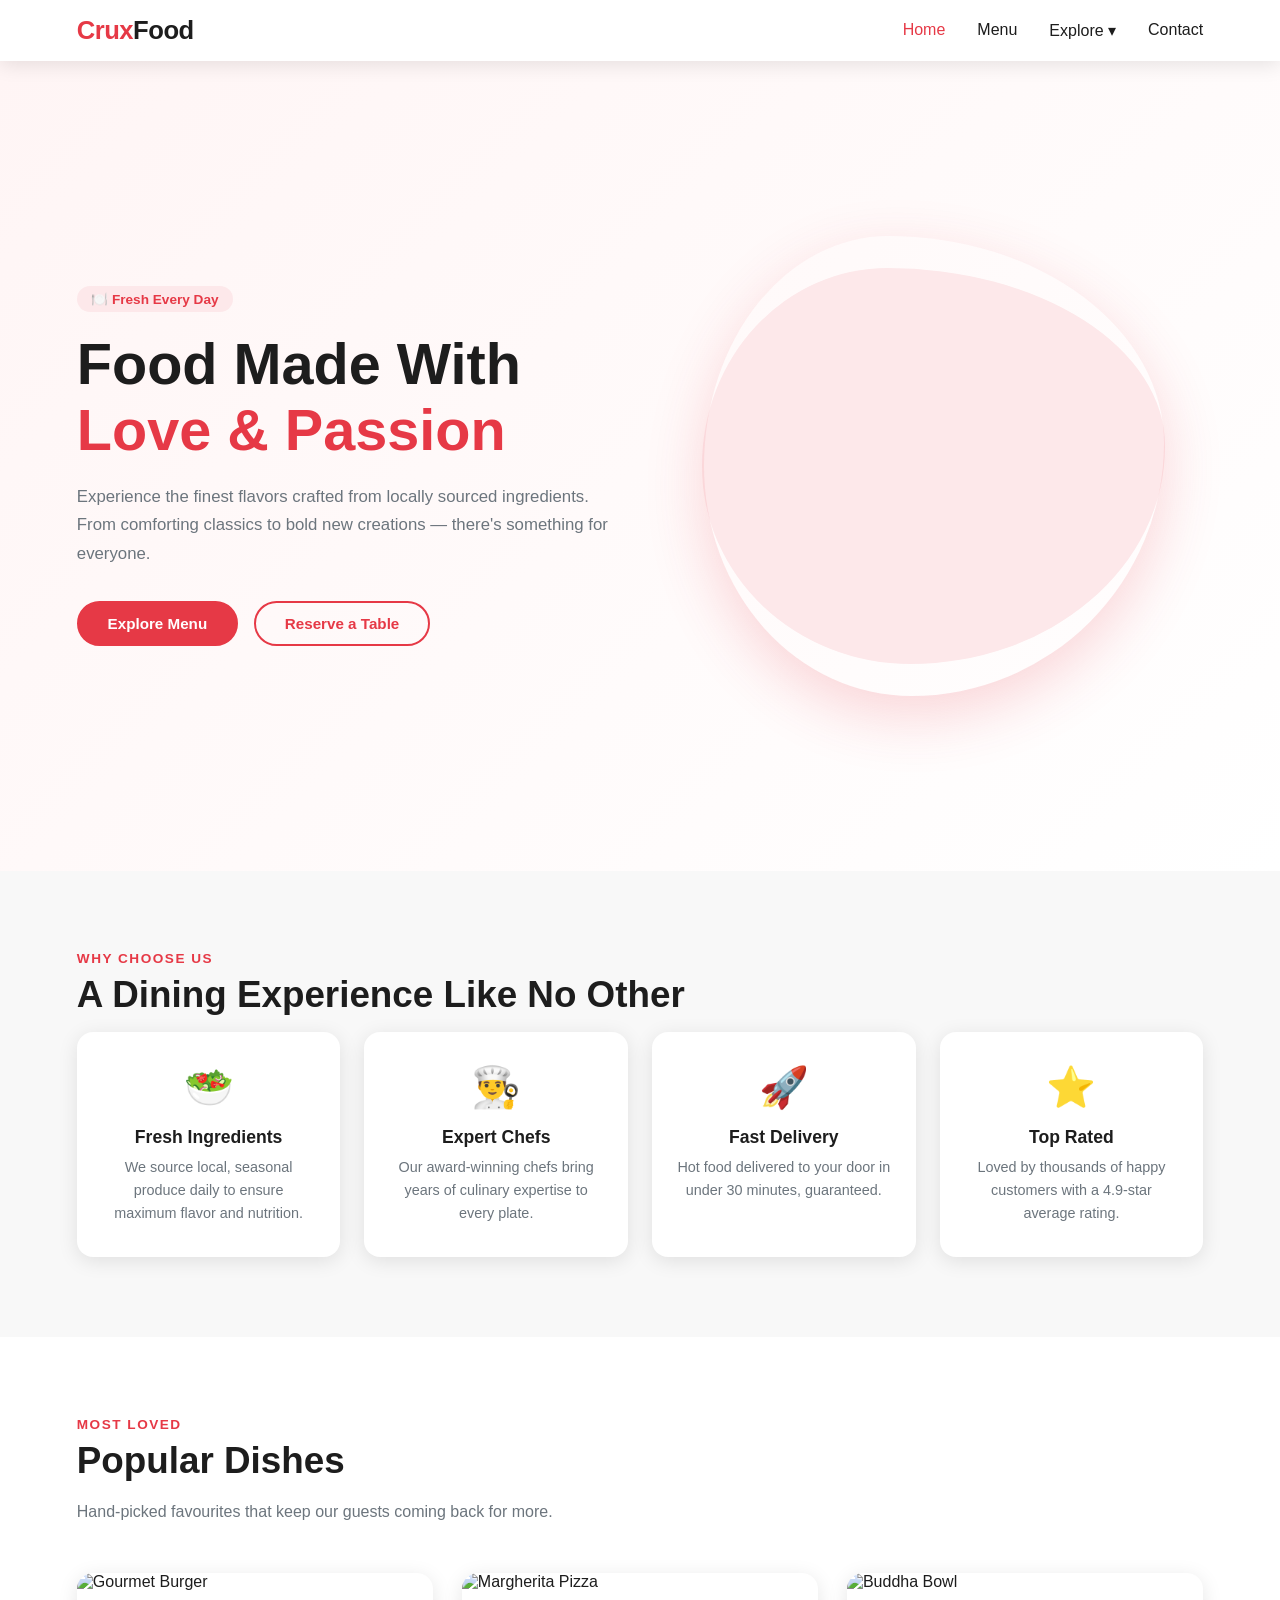
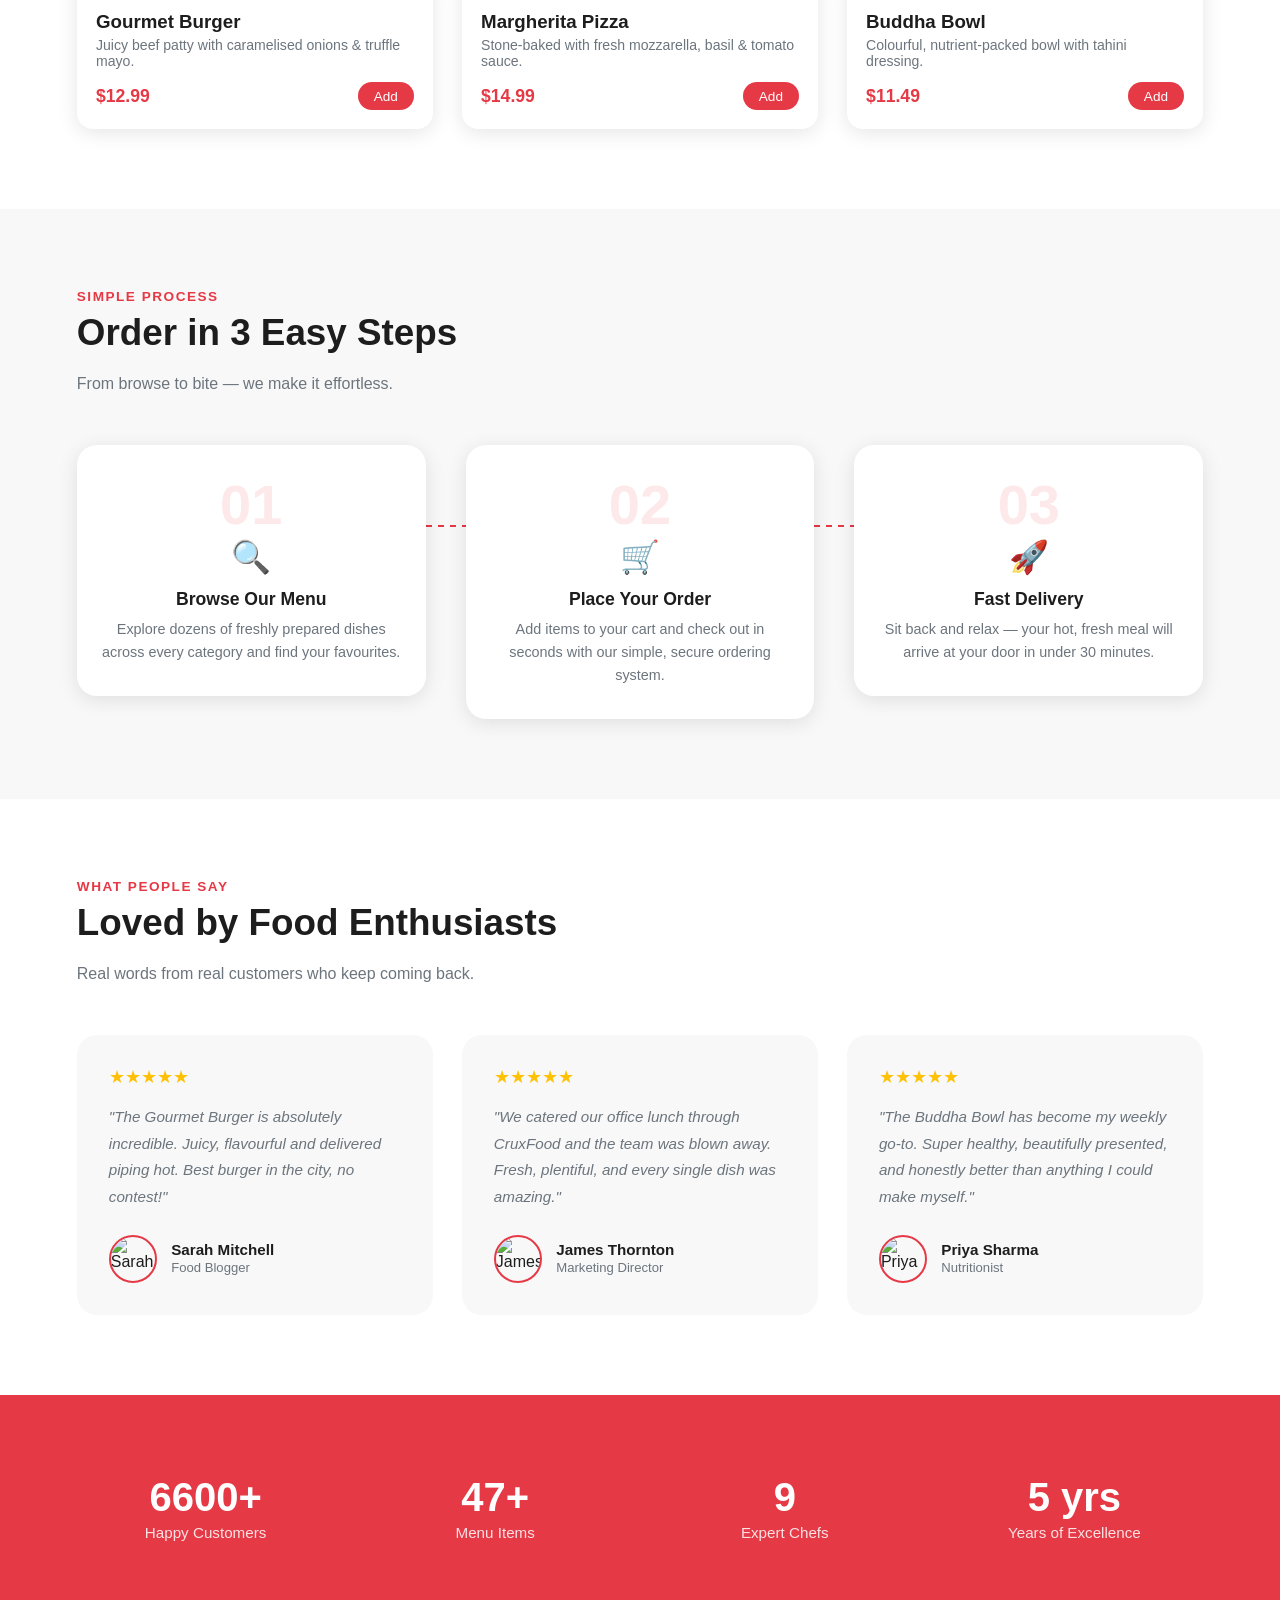
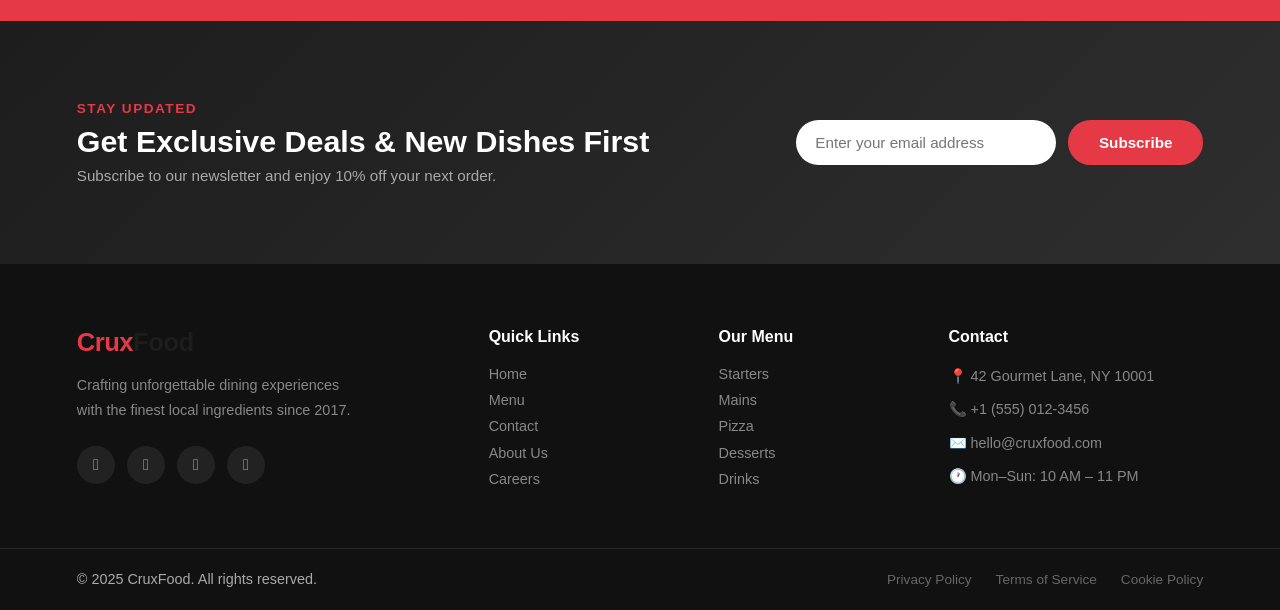
==== index.html @ 0361d7ff "first commit" ====
<!doctype html>
<html lang="en">
  <head>
    <meta charset="UTF-8" />
    <meta name="viewport" content="width=device-width, initial-scale=1.0" />
    <title>Crux Food – Fresh & Delicious</title>
    <link rel="stylesheet" href="styles.css" />
  </head>
  <body>
    <!-- NAV -->
    <nav>
      <a href="index.html" class="logo">Crux<span>Food</span></a>
      <ul class="nav-links">
        <li><a href="index.html">Home</a></li>
        <li><a href="menu.html">Menu</a></li>
        <li class="dropdown">
          <a href="#" class="dropdown-toggle">Explore ▾</a>
          <ul class="dropdown-menu">
            <li><a href="index.html#popular">🍽️ Popular Dishes</a></li>
            <li><a href="index.html#how-it-works">🔍 How It Works</a></li>
            <li><a href="index.html#testimonials">💬 Testimonials</a></li>
          </ul>
        </li>
        <li><a href="contact.html">Contact</a></li>
      </ul>
      <button class="hamburger" aria-label="Toggle menu">
        <span></span><span></span><span></span>
      </button>
    </nav>

    <!-- HERO -->
    <section class="hero" id="home">
      <div class="hero-content" data-animate="fade-right">
        <span class="badge">🍽️ Fresh Every Day</span>
        <h1>Food Made With <span>Love &amp; Passion</span></h1>
        <p>
          Experience the finest flavors crafted from locally sourced
          ingredients. From comforting classics to bold new creations — there's
          something for everyone.
        </p>
        <div class="btn-group">
          <a href="menu.html" class="btn btn-primary">Explore Menu</a>
          <a href="contact.html" class="btn btn-outline">Reserve a Table</a>
        </div>
      </div>
      <div class="hero-img" data-animate="fade-left">
        <img
          src="https://images.unsplash.com/photo-1504674900247-0877df9cc836?w=800"
          alt="Delicious food"
        />
      </div>
    </section>

    <!-- FEATURES -->
    <section class="features">
      <span class="section-label" data-animate="fade-up">Why Choose Us</span>
      <h2 class="section-title" data-animate="fade-up">A Dining Experience Like No Other</h2>
      <div class="features-grid" data-stagger>
        <div class="feature-card">
          <div class="feature-icon">🥗</div>
          <h3>Fresh Ingredients</h3>
          <p>
            We source local, seasonal produce daily to ensure maximum flavor and
            nutrition.
          </p>
        </div>
        <div class="feature-card">
          <div class="feature-icon">👨‍🍳</div>
          <h3>Expert Chefs</h3>
          <p>
            Our award-winning chefs bring years of culinary expertise to every
            plate.
          </p>
        </div>
        <div class="feature-card">
          <div class="feature-icon">🚀</div>
          <h3>Fast Delivery</h3>
          <p>
            Hot food delivered to your door in under 30 minutes, guaranteed.
          </p>
        </div>
        <div class="feature-card">
          <div class="feature-icon">⭐</div>
          <h3>Top Rated</h3>
          <p>
            Loved by thousands of happy customers with a 4.9-star average
            rating.
          </p>
        </div>
      </div>
    </section>

    <!-- POPULAR DISHES -->
    <section class="popular" id="popular">
      <span class="section-label" data-animate="fade-up">Most Loved</span>
      <h2 class="section-title" data-animate="fade-up">Popular Dishes</h2>
      <p class="section-subtitle" data-animate="fade-up">
        Hand-picked favourites that keep our guests coming back for more.
      </p>
      <div class="dishes-grid" data-stagger>
        <div class="dish-card">
          <img
            class="dish-img"
            src="https://images.unsplash.com/photo-1568901346375-23c9450c58cd?w=600"
            alt="Gourmet Burger"
          />
          <div class="dish-info">
            <h3>Gourmet Burger</h3>
            <p>Juicy beef patty with caramelised onions &amp; truffle mayo.</p>
            <div class="dish-footer">
              <span class="price">$12.99</span>
              <button class="add-btn">Add</button>
            </div>
          </div>
        </div>
        <div class="dish-card">
          <img
            class="dish-img"
            src="https://images.unsplash.com/photo-1565299624946-b28f40a0ae38?w=600"
            alt="Margherita Pizza"
          />
          <div class="dish-info">
            <h3>Margherita Pizza</h3>
            <p>Stone-baked with fresh mozzarella, basil &amp; tomato sauce.</p>
            <div class="dish-footer">
              <span class="price">$14.99</span>
              <button class="add-btn">Add</button>
            </div>
          </div>
        </div>
        <div class="dish-card">
          <img
            class="dish-img"
            src="https://images.unsplash.com/photo-1546069901-ba9599a7e63c?w=600"
            alt="Buddha Bowl"
          />
          <div class="dish-info">
            <h3>Buddha Bowl</h3>
            <p>Colourful, nutrient-packed bowl with tahini dressing.</p>
            <div class="dish-footer">
              <span class="price">$11.49</span>
              <button class="add-btn">Add</button>
            </div>
          </div>
        </div>
      </div>
    </section>

    <!-- HOW IT WORKS -->
    <section class="how-it-works" id="how-it-works">
      <span class="section-label" data-animate="fade-up">Simple Process</span>
      <h2 class="section-title" data-animate="fade-up">Order in 3 Easy Steps</h2>
      <p class="section-subtitle" data-animate="fade-up">
        From browse to bite — we make it effortless.
      </p>
      <div class="steps-grid" data-stagger>
        <div class="step">
          <div class="step-number">01</div>
          <div class="step-icon">🔍</div>
          <h3>Browse Our Menu</h3>
          <p>
            Explore dozens of freshly prepared dishes across every category and
            find your favourites.
          </p>
        </div>
        <div class="step-divider"></div>
        <div class="step">
          <div class="step-number">02</div>
          <div class="step-icon">🛒</div>
          <h3>Place Your Order</h3>
          <p>
            Add items to your cart and check out in seconds with our simple,
            secure ordering system.
          </p>
        </div>
        <div class="step-divider"></div>
        <div class="step">
          <div class="step-number">03</div>
          <div class="step-icon">🚀</div>
          <h3>Fast Delivery</h3>
          <p>
            Sit back and relax — your hot, fresh meal will arrive at your door
            in under 30 minutes.
          </p>
        </div>
      </div>
    </section>

    <!-- TESTIMONIALS -->
    <section class="testimonials" id="testimonials">
      <span class="section-label" data-animate="fade-up">What People Say</span>
      <h2 class="section-title" data-animate="fade-up">Loved by Food Enthusiasts</h2>
      <p class="section-subtitle" data-animate="fade-up">
        Real words from real customers who keep coming back.
      </p>
      <div class="testimonials-grid" data-stagger>
        <div class="testimonial-card">
          <div class="stars">★★★★★</div>
          <p class="review">
            "The Gourmet Burger is absolutely incredible. Juicy, flavourful and
            delivered piping hot. Best burger in the city, no contest!"
          </p>
          <div class="reviewer">
            <img src="https://i.pravatar.cc/48?img=11" alt="Sarah" />
            <div>
              <strong>Sarah Mitchell</strong>
              <span>Food Blogger</span>
            </div>
          </div>
        </div>
        <div class="testimonial-card">
          <div class="stars">★★★★★</div>
          <p class="review">
            "We catered our office lunch through CruxFood and the team was blown
            away. Fresh, plentiful, and every single dish was amazing."
          </p>
          <div class="reviewer">
            <img src="https://i.pravatar.cc/48?img=32" alt="James" />
            <div>
              <strong>James Thornton</strong>
              <span>Marketing Director</span>
            </div>
          </div>
        </div>
        <div class="testimonial-card">
          <div class="stars">★★★★★</div>
          <p class="review">
            "The Buddha Bowl has become my weekly go-to. Super healthy,
            beautifully presented, and honestly better than anything I could
            make myself."
          </p>
          <div class="reviewer">
            <img src="https://i.pravatar.cc/48?img=47" alt="Priya" />
            <div>
              <strong>Priya Sharma</strong>
              <span>Nutritionist</span>
            </div>
          </div>
        </div>
      </div>
    </section>

    <!-- STATS -->
    <section class="stats">
      <div class="stats-grid">
        <div class="stat">
          <h2 data-target="12000" data-suffix="+">0</h2>
          <p>Happy Customers</p>
        </div>
        <div class="stat">
          <h2 data-target="85" data-suffix="+">0</h2>
          <p>Menu Items</p>
        </div>
        <div class="stat">
          <h2 data-target="15" data-suffix="">0</h2>
          <p>Expert Chefs</p>
        </div>
        <div class="stat">
          <h2 data-target="8" data-suffix=" yrs">0</h2>
          <p>Years of Excellence</p>
        </div>
      </div>
    </section>

    <!-- NEWSLETTER -->
    <section class="newsletter">
      <div class="newsletter-inner">
        <div>
          <span class="section-label">Stay Updated</span>
          <h2>Get Exclusive Deals & New Dishes First</h2>
          <p>Subscribe to our newsletter and enjoy 10% off your next order.</p>
        </div>
        <form class="newsletter-form" id="newsletterForm">
          <input type="email" placeholder="Enter your email address" required />
          <button type="submit" class="btn btn-primary">Subscribe</button>
        </form>
      </div>
    </section>

    <!-- FOOTER -->
    <footer>
      <div class="footer-top">
        <div class="footer-brand">
          <a href="index.html" class="logo">Crux<span>Food</span></a>
          <p>
            Crafting unforgettable dining experiences with the finest local
            ingredients since 2017.
          </p>
          <div class="social-links">
            <a
              href="https://www.facebook.com"
              target="_blank"
              rel="noopener"
              aria-label="Facebook"
              >&#xf09a;</a
            >
            <a
              href="https://www.instagram.com"
              target="_blank"
              rel="noopener"
              aria-label="Instagram"
              >&#xf16d;</a
            >
            <a
              href="https://www.twitter.com"
              target="_blank"
              rel="noopener"
              aria-label="Twitter"
              >&#xf099;</a
            >
            <a
              href="https://www.youtube.com"
              target="_blank"
              rel="noopener"
              aria-label="YouTube"
              >&#xf167;</a
            >
          </div>
        </div>
        <div class="footer-links">
          <h4>Quick Links</h4>
          <ul>
            <li><a href="index.html">Home</a></li>
            <li><a href="menu.html">Menu</a></li>
            <li><a href="contact.html">Contact</a></li>
            <li><a href="index.html#how-it-works">About Us</a></li>
            <li><a href="contact.html">Careers</a></li>
          </ul>
        </div>
        <div class="footer-links">
          <h4>Our Menu</h4>
          <ul>
            <li><a href="menu.html?filter=starters">Starters</a></li>
            <li><a href="menu.html?filter=mains">Mains</a></li>
            <li><a href="menu.html?filter=pizza">Pizza</a></li>
            <li><a href="menu.html?filter=desserts">Desserts</a></li>
            <li><a href="menu.html?filter=drinks">Drinks</a></li>
          </ul>
        </div>
        <div class="footer-contact">
          <h4>Contact</h4>
          <p>
            <a
              href="https://maps.google.com/?q=42+Gourmet+Lane+New+York+NY+10001"
              target="_blank"
              rel="noopener"
              >📍 42 Gourmet Lane, NY 10001</a
            >
          </p>
          <p><a href="tel:+15550123456">📞 +1 (555) 012-3456</a></p>
          <p><a href="mailto:hello@cruxfood.com">✉️ hello@cruxfood.com</a></p>
          <p>🕐 Mon–Sun: 10 AM – 11 PM</p>
        </div>
      </div>
      <div class="footer-bottom">
        <p>© 2025 CruxFood. All rights reserved.</p>
        <div class="footer-legal">
          <a href="contact.html">Privacy Policy</a>
          <a href="contact.html">Terms of Service</a>
          <a href="contact.html">Cookie Policy</a>
        </div>
      </div>
    </footer>

    <script src="script.js"></script>
  </body>
</html>
---- styles.css ----
* {
  margin: 0;
  padding: 0;
  box-sizing: border-box;
}

:root {
  --primary: #e63946;
  --dark: #1d1d1d;
  --light: #f8f8f8;
  --gray: #6c757d;
  --white: #ffffff;
  --shadow: 0 4px 20px rgba(0, 0, 0, 0.1);
}

body {
  font-family: "Segoe UI", sans-serif;
  color: var(--dark);
  background: var(--white);
}

/* ── NAV ── */
nav {
  position: sticky;
  top: 0;
  z-index: 1000;
  background: var(--white);
  box-shadow: var(--shadow);
  display: flex;
  align-items: center;
  justify-content: space-between;
  padding: 1rem 6%;
}

.logo {
  font-size: 1.6rem;
  font-weight: 800;
  color: var(--primary);
  text-decoration: none;
  letter-spacing: -0.5px;
}

.logo span {
  color: var(--dark);
}

.nav-links {
  display: flex;
  gap: 2rem;
  list-style: none;
}

.nav-links a {
  text-decoration: none;
  color: var(--dark);
  font-weight: 500;
  transition: color 0.2s;
}

.nav-links a:hover,
.nav-links a.active {
  color: var(--primary);
}

.hamburger {
  display: none;
  flex-direction: column;
  gap: 5px;
  cursor: pointer;
  background: none;
  border: none;
}

.hamburger span {
  display: block;
  width: 25px;
  height: 2px;
  background: var(--dark);
  transition: all 0.3s;
}

/* ── DROPDOWN ── */
.dropdown {
  position: relative;
}

.dropdown-toggle {
  display: flex;
  align-items: center;
  gap: 0.3rem;
  cursor: pointer;
  user-select: none;
}

.dropdown-menu {
  display: none;
  position: absolute;
  top: calc(100% + 0.75rem);
  left: 50%;
  transform: translateX(-50%);
  background: var(--white);
  border-radius: 14px;
  box-shadow: 0 8px 30px rgba(0, 0, 0, 0.12);
  list-style: none;
  min-width: 200px;
  padding: 0.5rem 0;
  z-index: 999;
  opacity: 0;
  pointer-events: none;
  transition:
    opacity 0.2s,
    transform 0.2s;
  transform: translateX(-50%) translateY(-6px);
}

.dropdown-menu::before {
  content: "";
  position: absolute;
  top: -6px;
  left: 50%;
  transform: translateX(-50%);
  border: 6px solid transparent;
  border-top: 0;
  border-bottom-color: var(--white);
}

.dropdown.open .dropdown-menu {
  display: block;
  opacity: 1;
  pointer-events: all;
  transform: translateX(-50%) translateY(0);
}

.dropdown-menu li a {
  display: block;
  padding: 0.65rem 1.2rem;
  font-size: 0.9rem;
  color: var(--dark);
  text-decoration: none;
  transition:
    background 0.15s,
    color 0.15s;
  white-space: nowrap;
}

.dropdown-menu li a:hover {
  background: #fde8ea;
  color: var(--primary);
}

/* ── HERO ── */
.hero {
  min-height: 90vh;
  background: linear-gradient(135deg, #fff5f5 0%, #fff 100%);
  display: flex;
  align-items: center;
  justify-content: space-between;
  gap: 3rem;
  padding: 0 6%;
}

.hero-content {
  flex: 1;
  max-width: 560px;
}

.hero-img {
  flex: 1;
  display: flex;
  align-items: center;
  justify-content: center;
  position: relative;
}

.hero-img::before {
  content: '';
  position: absolute;
  width: 86%;
  height: 86%;
  background: #fde8ea;
  border-radius: 40% 60% 55% 45% / 50% 45% 55% 50%;
  z-index: 0;
}

.hero-img img {
  position: relative;
  z-index: 1;
  width: 100%;
  max-width: 460px;
  height: 460px;
  object-fit: cover;
  border-radius: 40% 60% 55% 45% / 50% 45% 55% 50%;
  box-shadow: 0 20px 60px rgba(230, 57, 70, 0.2);
  animation: float 4s ease-in-out infinite;
}

@keyframes float {
  0%, 100% { transform: translateY(0); }
  50%       { transform: translateY(-12px); }
}

.badge {
  display: inline-block;
  background: #fde8ea;
  color: var(--primary);
  padding: 0.3rem 0.9rem;
  border-radius: 50px;
  font-size: 0.85rem;
  font-weight: 600;
  margin-bottom: 1.2rem;
}

.hero h1 {
  font-size: clamp(2.2rem, 5vw, 3.6rem);
  line-height: 1.15;
  margin-bottom: 1.2rem;
}

.hero h1 span {
  color: var(--primary);
}

.hero p {
  color: var(--gray);
  font-size: 1.05rem;
  line-height: 1.7;
  margin-bottom: 2rem;
}

.btn-group {
  display: flex;
  gap: 1rem;
  flex-wrap: wrap;
}

.btn {
  padding: 0.75rem 1.8rem;
  border-radius: 50px;
  font-size: 0.95rem;
  font-weight: 600;
  cursor: pointer;
  text-decoration: none;
  transition: all 0.25s;
  border: 2px solid var(--primary);
}

.btn-primary {
  background: var(--primary);
  color: var(--white);
}

.btn-primary:hover {
  background: #c62836;
}

.btn-outline {
  background: transparent;
  color: var(--primary);
}

.btn-outline:hover {
  background: var(--primary);
  color: var(--white);
}

/* ── SECTIONS ── */
section {
  padding: 5rem 6%;
}

.section-label {
  display: block;
  color: var(--primary);
  font-weight: 600;
  font-size: 0.85rem;
  text-transform: uppercase;
  letter-spacing: 1.5px;
  margin-bottom: 0.5rem;
}

.section-title {
  font-size: clamp(1.6rem, 3vw, 2.3rem);
  margin-bottom: 1rem;
}

.section-subtitle {
  color: var(--gray);
  max-width: 500px;
  line-height: 1.7;
  margin-bottom: 3rem;
}

/* ── FEATURES ── */
.features {
  background: var(--light);
}

.features-grid {
  display: grid;
  grid-template-columns: repeat(auto-fit, minmax(220px, 1fr));
  gap: 1.5rem;
}

.feature-card {
  background: var(--white);
  border-radius: 16px;
  padding: 2rem 1.5rem;
  text-align: center;
  box-shadow: var(--shadow);
  transition: transform 0.25s;
}

.feature-card:hover {
  transform: translateY(-6px);
}

.feature-icon {
  font-size: 2.5rem;
  margin-bottom: 1rem;
}

.feature-card h3 {
  margin-bottom: 0.5rem;
  font-size: 1.1rem;
}
.feature-card p {
  color: var(--gray);
  font-size: 0.9rem;
  line-height: 1.6;
}

/* ── POPULAR DISHES ── */
.dishes-grid {
  display: grid;
  grid-template-columns: repeat(auto-fit, minmax(260px, 1fr));
  gap: 1.8rem;
}

.dish-card {
  border-radius: 16px;
  overflow: hidden;
  box-shadow: var(--shadow);
  transition: transform 0.25s;
  background: var(--white);
}

.dish-card:hover {
  transform: translateY(-6px);
}

.dish-img {
  width: 100%;
  height: 200px;
  object-fit: cover;
}

.dish-info {
  padding: 1.2rem;
}
.dish-info h3 {
  margin-bottom: 0.3rem;
}
.dish-info p {
  color: var(--gray);
  font-size: 0.88rem;
  margin-bottom: 0.8rem;
}

.dish-footer {
  display: flex;
  align-items: center;
  justify-content: space-between;
}

.price {
  font-weight: 700;
  font-size: 1.1rem;
  color: var(--primary);
}

.add-btn {
  background: var(--primary);
  color: var(--white);
  border: none;
  border-radius: 50px;
  padding: 0.4rem 1rem;
  font-size: 0.85rem;
  cursor: pointer;
  transition: background 0.2s;
}

.add-btn:hover {
  background: #c62836;
}

/* ── MENU PAGE ── */
.menu-hero {
  background: linear-gradient(135deg, var(--primary), #c62836);
  color: var(--white);
  text-align: center;
  padding: 5rem 6% 4rem;
}

.menu-hero h1 {
  font-size: clamp(2rem, 4vw, 3rem);
  margin-bottom: 0.8rem;
}
.menu-hero p {
  opacity: 0.85;
  font-size: 1.05rem;
}

.filter-bar {
  display: flex;
  gap: 0.75rem;
  flex-wrap: wrap;
  margin-bottom: 2.5rem;
}

.filter-btn {
  padding: 0.5rem 1.4rem;
  border-radius: 50px;
  border: 2px solid #ddd;
  background: var(--white);
  cursor: pointer;
  font-weight: 500;
  transition: all 0.2s;
}

.filter-btn.active,
.filter-btn:hover {
  background: var(--primary);
  color: var(--white);
  border-color: var(--primary);
}

.menu-grid {
  display: grid;
  grid-template-columns: repeat(auto-fill, minmax(260px, 1fr));
  gap: 1.8rem;
}

.menu-card {
  border-radius: 16px;
  overflow: hidden;
  box-shadow: var(--shadow);
  background: var(--white);
  transition: transform 0.25s;
}

.menu-card:hover {
  transform: translateY(-5px);
}
.menu-card[data-cat] {
  display: block;
}

.menu-card img {
  width: 100%;
  height: 185px;
  object-fit: cover;
}

.menu-card-body {
  padding: 1.2rem;
}
.menu-card-body h3 {
  margin-bottom: 0.25rem;
}
.menu-card-body p {
  color: var(--gray);
  font-size: 0.88rem;
  margin-bottom: 0.8rem;
}

.tag {
  display: inline-block;
  background: #fde8ea;
  color: var(--primary);
  font-size: 0.75rem;
  font-weight: 600;
  padding: 0.2rem 0.7rem;
  border-radius: 50px;
  margin-bottom: 0.6rem;
}

/* ── CONTACT PAGE ── */
.contact-hero {
  background: linear-gradient(135deg, var(--primary), #c62836);
  color: var(--white);
  text-align: center;
  padding: 5rem 6% 4rem;
}

.contact-hero h1 {
  font-size: clamp(2rem, 4vw, 3rem);
  margin-bottom: 0.8rem;
}
.contact-hero p {
  opacity: 0.85;
  font-size: 1.05rem;
}

.contact-grid {
  display: grid;
  grid-template-columns: 1fr 1.4fr;
  gap: 3rem;
  align-items: start;
}

.contact-info h2 {
  margin-bottom: 1rem;
  font-size: 1.5rem;
}
.contact-info p {
  color: var(--gray);
  line-height: 1.7;
  margin-bottom: 2rem;
}

.info-item {
  display: flex;
  gap: 1rem;
  margin-bottom: 1.5rem;
  align-items: flex-start;
}

.info-icon {
  width: 46px;
  height: 46px;
  background: #fde8ea;
  border-radius: 12px;
  display: flex;
  align-items: center;
  justify-content: center;
  font-size: 1.2rem;
  flex-shrink: 0;
}

.info-item h4 {
  margin-bottom: 0.2rem;
  font-size: 0.95rem;
}
.info-item p {
  color: var(--gray);
  font-size: 0.9rem;
  margin: 0;
  line-height: 1.5;
}

.contact-form {
  background: var(--white);
  border-radius: 20px;
  padding: 2.5rem;
  box-shadow: var(--shadow);
}

.contact-form h2 {
  margin-bottom: 1.8rem;
  font-size: 1.4rem;
}

.form-row {
  display: grid;
  grid-template-columns: 1fr 1fr;
  gap: 1rem;
}

.form-group {
  margin-bottom: 1.2rem;
}

.form-group label {
  display: block;
  font-weight: 500;
  font-size: 0.9rem;
  margin-bottom: 0.4rem;
}

.form-group input,
.form-group textarea,
.form-group select {
  width: 100%;
  padding: 0.75rem 1rem;
  border: 1.5px solid #e0e0e0;
  border-radius: 10px;
  font-size: 0.95rem;
  font-family: inherit;
  transition: border-color 0.2s;
  outline: none;
}

.form-group input:focus,
.form-group textarea:focus,
.form-group select:focus {
  border-color: var(--primary);
}

.form-group textarea {
  resize: vertical;
  min-height: 120px;
}

.submit-btn {
  width: 100%;
  padding: 0.85rem;
  background: var(--primary);
  color: var(--white);
  border: none;
  border-radius: 50px;
  font-size: 1rem;
  font-weight: 600;
  cursor: pointer;
  transition: background 0.2s;
}

.submit-btn:hover {
  background: #c62836;
}

.success-msg {
  display: none;
  text-align: center;
  color: #28a745;
  font-weight: 600;
  margin-top: 1rem;
  padding: 0.8rem;
  background: #e9f7ec;
  border-radius: 10px;
}

/* ── STATS ── */
.stats {
  background: var(--primary);
  color: var(--white);
  text-align: center;
}

.stats-grid {
  display: grid;
  grid-template-columns: repeat(auto-fit, minmax(160px, 1fr));
  gap: 2rem;
}

.stat h2 {
  font-size: 2.5rem;
  font-weight: 800;
}
.stat p {
  opacity: 0.85;
  font-size: 0.95rem;
  margin-top: 0.3rem;
}

/* ── HOW IT WORKS ── */
.how-it-works {
  background: var(--light);
}

.steps-grid {
  display: flex;
  align-items: flex-start;
  gap: 0;
  flex-wrap: wrap;
}

.step {
  flex: 1;
  min-width: 200px;
  text-align: center;
  padding: 2rem 1.5rem;
  background: var(--white);
  border-radius: 20px;
  box-shadow: var(--shadow);
  position: relative;
}

.step-number {
  font-size: 3.5rem;
  font-weight: 900;
  color: #fde8ea;
  line-height: 1;
  margin-bottom: 0.3rem;
}

.step-icon {
  font-size: 2rem;
  margin-bottom: 0.8rem;
}

.step h3 {
  margin-bottom: 0.5rem;
  font-size: 1.1rem;
}
.step p {
  color: var(--gray);
  font-size: 0.9rem;
  line-height: 1.6;
}

.step-divider {
  flex: 0 0 40px;
  height: 2px;
  background: repeating-linear-gradient(
    90deg,
    var(--primary) 0,
    var(--primary) 6px,
    transparent 6px,
    transparent 12px
  );
  margin-top: 80px;
  align-self: flex-start;
}

/* ── TESTIMONIALS ── */
.testimonials {
  background: var(--white);
}

.testimonials-grid {
  display: grid;
  grid-template-columns: repeat(auto-fit, minmax(280px, 1fr));
  gap: 1.8rem;
}

.testimonial-card {
  background: var(--light);
  border-radius: 20px;
  padding: 2rem;
  position: relative;
  transition:
    transform 0.25s,
    box-shadow 0.25s;
}

.testimonial-card:hover {
  transform: translateY(-5px);
  box-shadow: var(--shadow);
}

.stars {
  color: #ffc107;
  font-size: 1.1rem;
  margin-bottom: 1rem;
}

.review {
  color: var(--gray);
  font-size: 0.95rem;
  line-height: 1.75;
  margin-bottom: 1.5rem;
  font-style: italic;
}

.reviewer {
  display: flex;
  align-items: center;
  gap: 0.9rem;
}

.reviewer img {
  width: 48px;
  height: 48px;
  border-radius: 50%;
  object-fit: cover;
  border: 2px solid var(--primary);
}

.reviewer strong {
  display: block;
  font-size: 0.95rem;
}
.reviewer span {
  color: var(--gray);
  font-size: 0.82rem;
}

/* ── NEWSLETTER ── */
.newsletter {
  background: linear-gradient(135deg, #1d1d1d, #2e2e2e);
  color: var(--white);
}

.newsletter-inner {
  display: flex;
  align-items: center;
  justify-content: space-between;
  gap: 2rem;
  flex-wrap: wrap;
}

.newsletter-inner h2 {
  font-size: clamp(1.3rem, 2.5vw, 1.9rem);
  margin-bottom: 0.5rem;
}

.newsletter-inner p {
  color: #aaa;
  font-size: 0.95rem;
}
.newsletter-inner .section-label {
  color: var(--primary);
}

.newsletter-form {
  display: flex;
  gap: 0.75rem;
  flex-wrap: wrap;
  flex-shrink: 0;
}

.newsletter-form input {
  padding: 0.75rem 1.2rem;
  border-radius: 50px;
  border: none;
  font-size: 0.95rem;
  width: 260px;
  outline: none;
}

/* ── FOOTER ── */
footer {
  background: #111;
  color: #aaa;
  font-size: 0.9rem;
}

.footer-top {
  display: grid;
  grid-template-columns: 2fr 1fr 1fr 1.4fr;
  gap: 3rem;
  padding: 4rem 6% 3rem;
  border-bottom: 1px solid #2a2a2a;
}

.footer-brand p {
  color: #888;
  line-height: 1.7;
  margin: 1rem 0 1.5rem;
  max-width: 280px;
  font-size: 0.9rem;
}

.social-links {
  display: flex;
  gap: 0.75rem;
}

.social-links a {
  width: 38px;
  height: 38px;
  border-radius: 50%;
  background: #222;
  display: flex;
  align-items: center;
  justify-content: center;
  color: #aaa;
  text-decoration: none;
  font-size: 1rem;
  transition:
    background 0.2s,
    color 0.2s;
  font-family: "FontAwesome", sans-serif;
}

.social-links a:hover {
  background: var(--primary);
  color: var(--white);
}

.footer-links h4,
.footer-contact h4 {
  color: var(--white);
  font-size: 1rem;
  margin-bottom: 1.2rem;
}

.footer-links ul {
  list-style: none;
}
.footer-links ul li {
  margin-bottom: 0.65rem;
}

.footer-links a {
  color: #888;
  text-decoration: none;
  transition: color 0.2s;
  font-size: 0.9rem;
}

.footer-links a:hover {
  color: var(--primary);
}

.footer-contact p {
  margin-bottom: 0.75rem;
  color: #888;
  font-size: 0.9rem;
  line-height: 1.5;
}

.footer-contact p a {
  color: #888;
  text-decoration: none;
  transition: color 0.2s;
}

.footer-contact p a:hover {
  color: var(--primary);
}

.contact-info .info-item a {
  color: var(--gray);
  text-decoration: none;
  transition: color 0.2s;
}

.contact-info .info-item a:hover {
  color: var(--primary);
}

.footer-bottom {
  display: flex;
  align-items: center;
  justify-content: space-between;
  padding: 1.4rem 6%;
  flex-wrap: wrap;
  gap: 0.75rem;
}

.footer-legal {
  display: flex;
  gap: 1.5rem;
}

.footer-legal a {
  color: #666;
  text-decoration: none;
  font-size: 0.85rem;
  transition: color 0.2s;
}

.footer-legal a:hover {
  color: var(--primary);
}

/* ── SCROLL ANIMATIONS ── */
[data-animate] {
  opacity: 0;
  transition: opacity 0.6s ease, transform 0.6s ease;
}

[data-animate="fade-up"]    { transform: translateY(40px); }
[data-animate="fade-down"]  { transform: translateY(-40px); }
[data-animate="fade-left"]  { transform: translateX(-40px); }
[data-animate="fade-right"] { transform: translateX(40px); }
[data-animate="zoom-in"]    { transform: scale(0.85); }

[data-animate].visible {
  opacity: 1;
  transform: none;
}

/* staggered children */
[data-stagger] > * {
  opacity: 0;
  transform: translateY(30px);
  transition: opacity 0.5s ease, transform 0.5s ease;
}

[data-stagger].visible > *:nth-child(1)  { transition-delay: 0.05s; }
[data-stagger].visible > *:nth-child(2)  { transition-delay: 0.15s; }
[data-stagger].visible > *:nth-child(3)  { transition-delay: 0.25s; }
[data-stagger].visible > *:nth-child(4)  { transition-delay: 0.35s; }
[data-stagger].visible > *:nth-child(5)  { transition-delay: 0.45s; }
[data-stagger].visible > *:nth-child(6)  { transition-delay: 0.55s; }
[data-stagger].visible > *:nth-child(n+7){ transition-delay: 0.65s; }

[data-stagger].visible > * {
  opacity: 1;
  transform: none;
}
@media (max-width: 768px) {
  .hamburger {
    display: flex;
  }

  .nav-links {
    display: none;
    position: absolute;
    top: 70px;
    left: 0;
    right: 0;
    background: var(--white);
    flex-direction: column;
    padding: 1.5rem 6%;
    gap: 1.2rem;
    box-shadow: var(--shadow);
  }

  .nav-links.open {
    display: flex;
  }

  /* dropdown becomes inline in mobile menu */
  .dropdown-menu {
    position: static;
    transform: none;
    box-shadow: none;
    border-radius: 10px;
    background: var(--light);
    padding: 0.25rem 0;
    margin-top: 0.4rem;
    opacity: 1;
    pointer-events: all;
    display: none;
  }

  .dropdown.open .dropdown-menu {
    display: block;
  }
  .dropdown-menu::before {
    display: none;
  }

  .hero {
    flex-direction: column;
    min-height: auto;
    padding: 4rem 6%;
    text-align: center;
  }

  .hero-content {
    max-width: 100%;
  }

  .btn-group {
    justify-content: center;
  }

  .hero-img {
    width: 100%;
    max-width: 320px;
    margin: 0 auto;
  }

  .hero-img img {
    height: 320px;
  }

  .contact-grid {
    grid-template-columns: 1fr;
  }
  .form-row {
    grid-template-columns: 1fr;
  }

  .step-divider {
    display: none;
  }
  .steps-grid {
    flex-direction: column;
  }

  .newsletter-inner {
    flex-direction: column;
  }
  .newsletter-form {
    width: 100%;
    flex-direction: column;
  }
  .newsletter-form input {
    width: 100%;
  }

  .footer-top {
    grid-template-columns: 1fr 1fr;
    gap: 2rem;
  }
  .footer-brand {
    grid-column: 1 / -1;
  }
  .footer-bottom {
    flex-direction: column;
    text-align: center;
  }
}
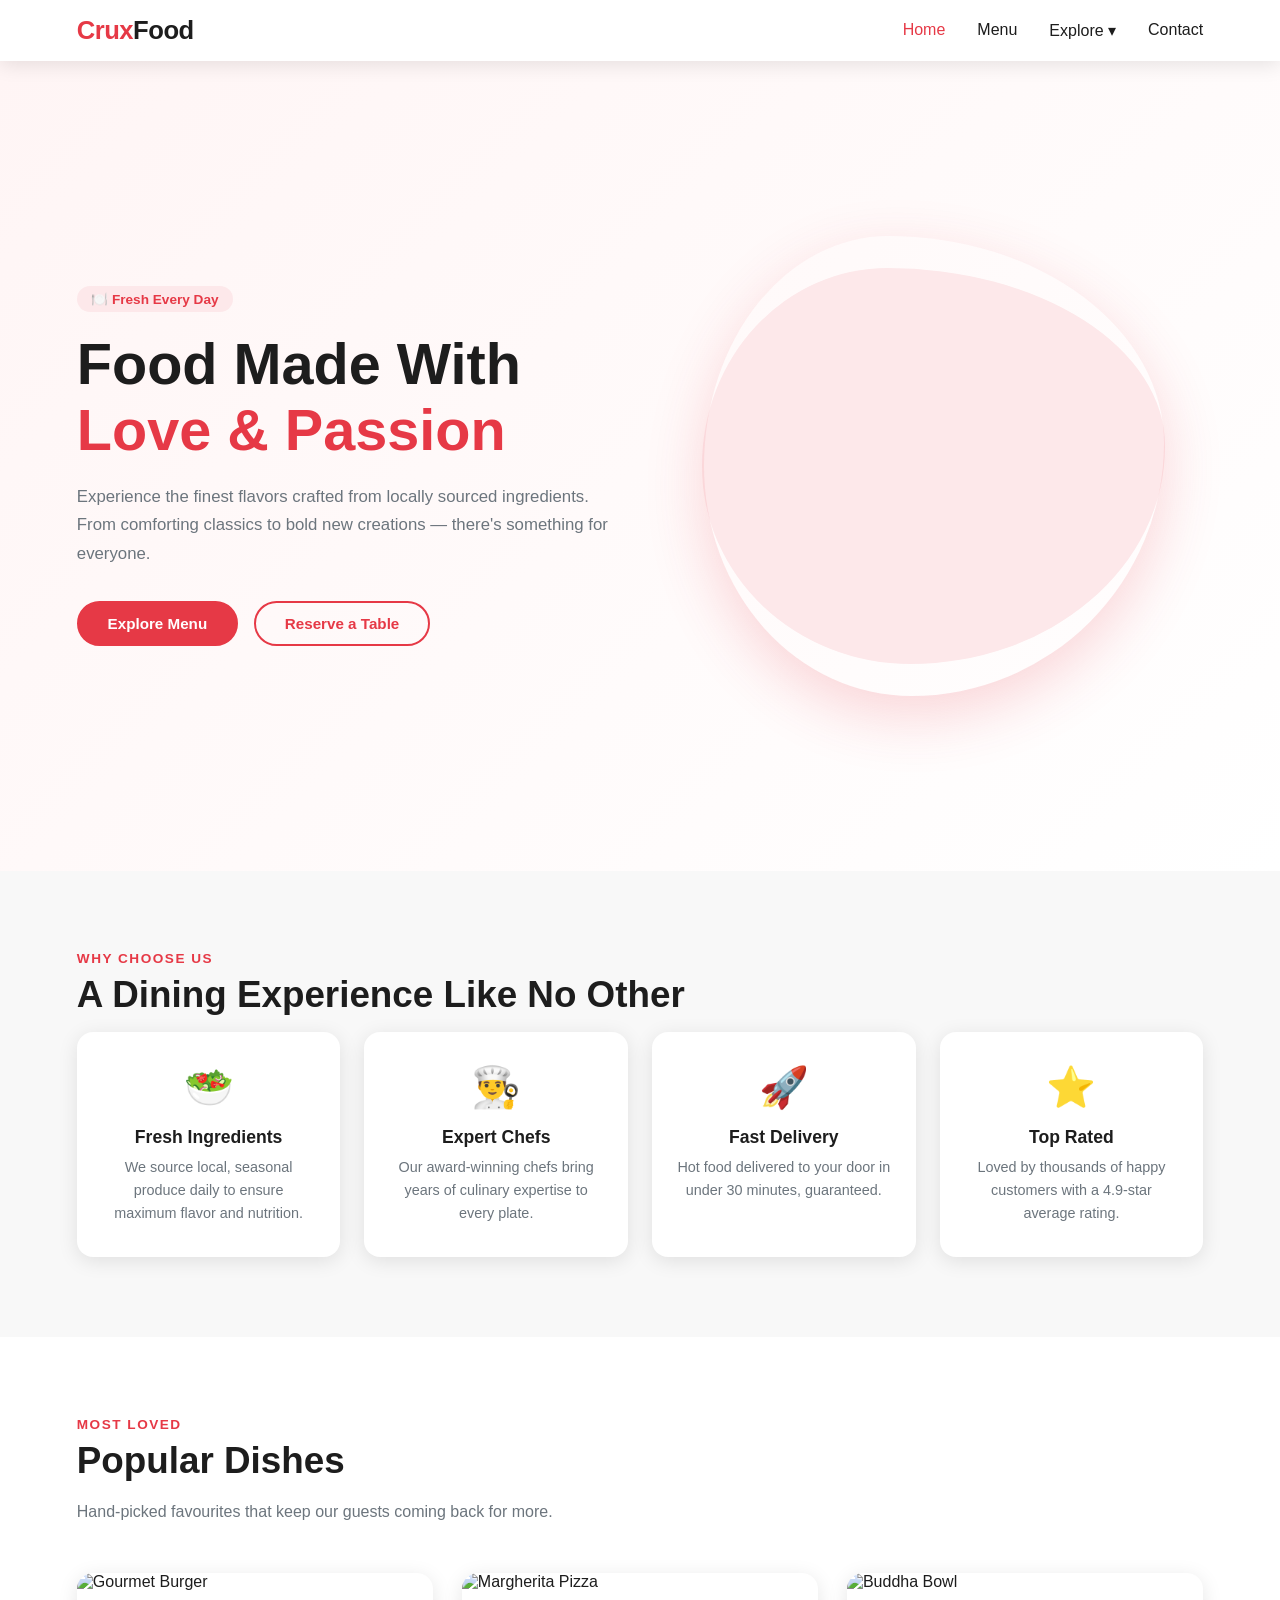
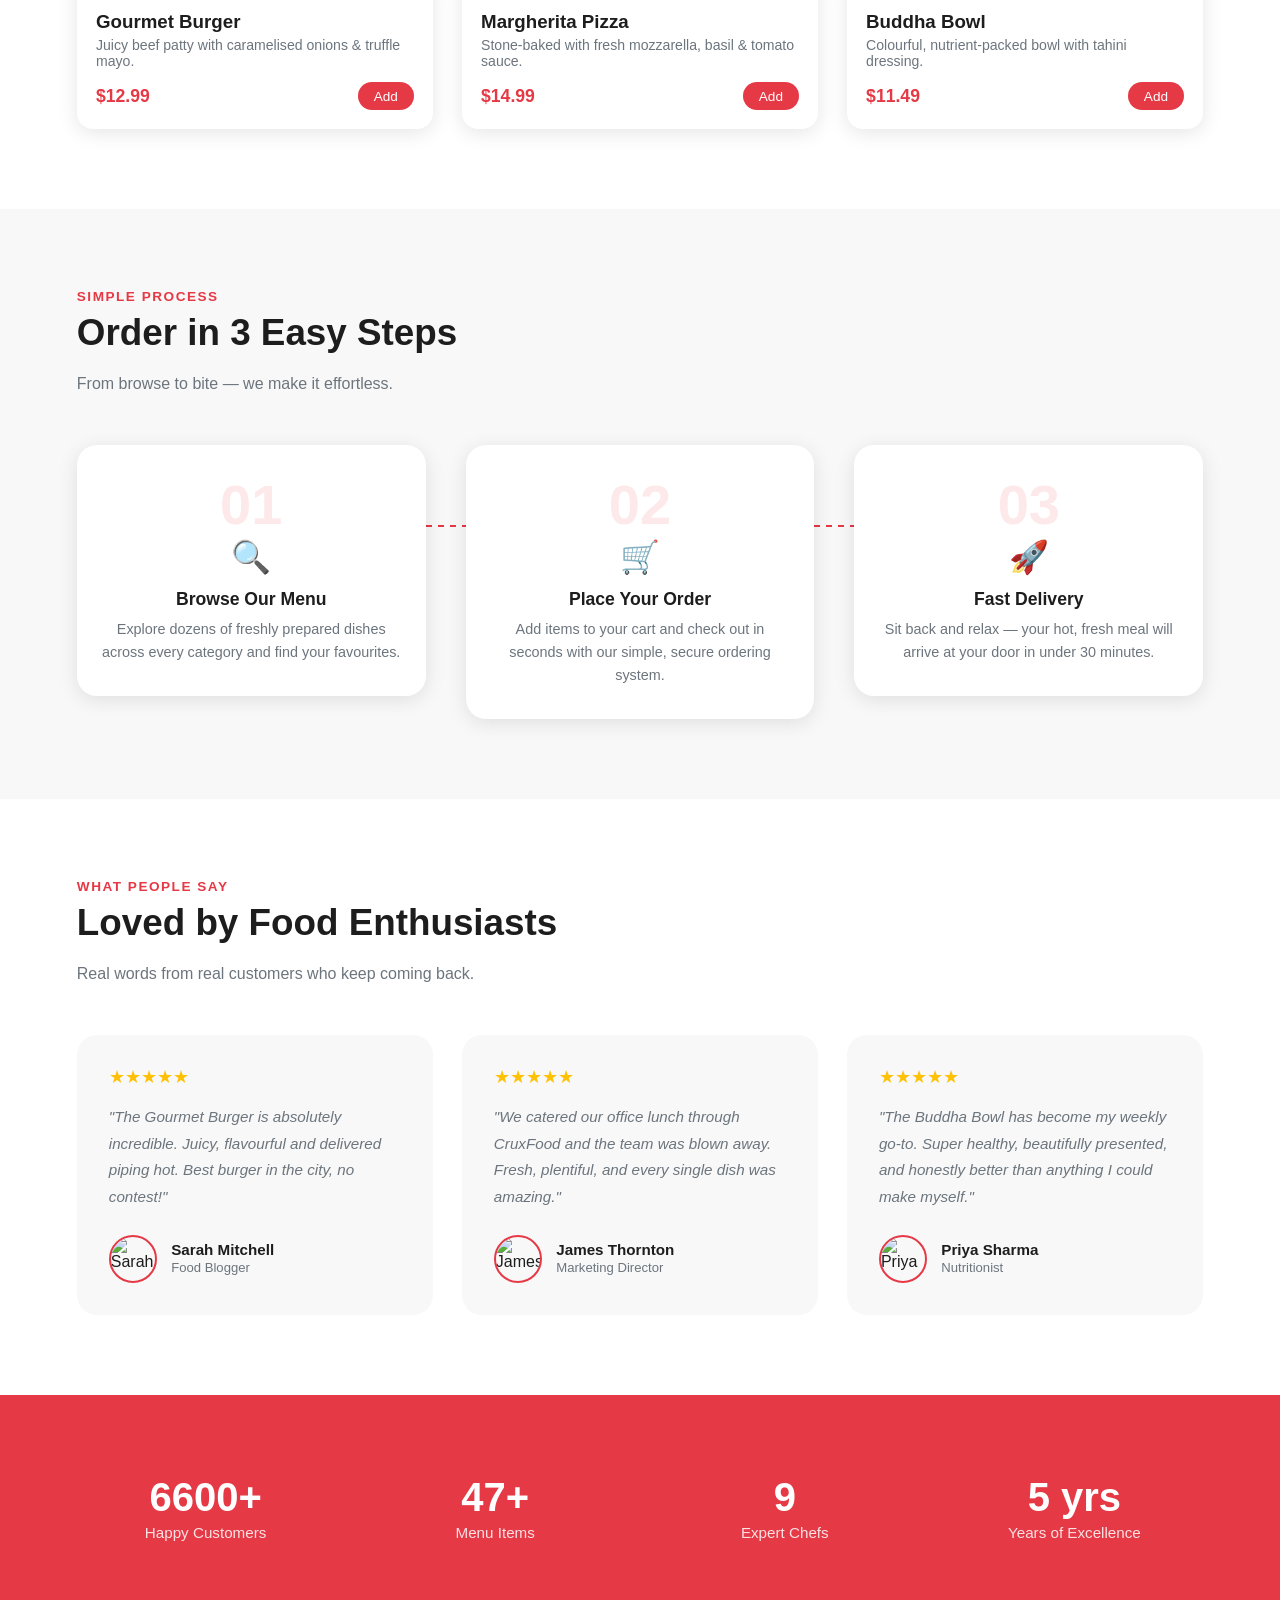
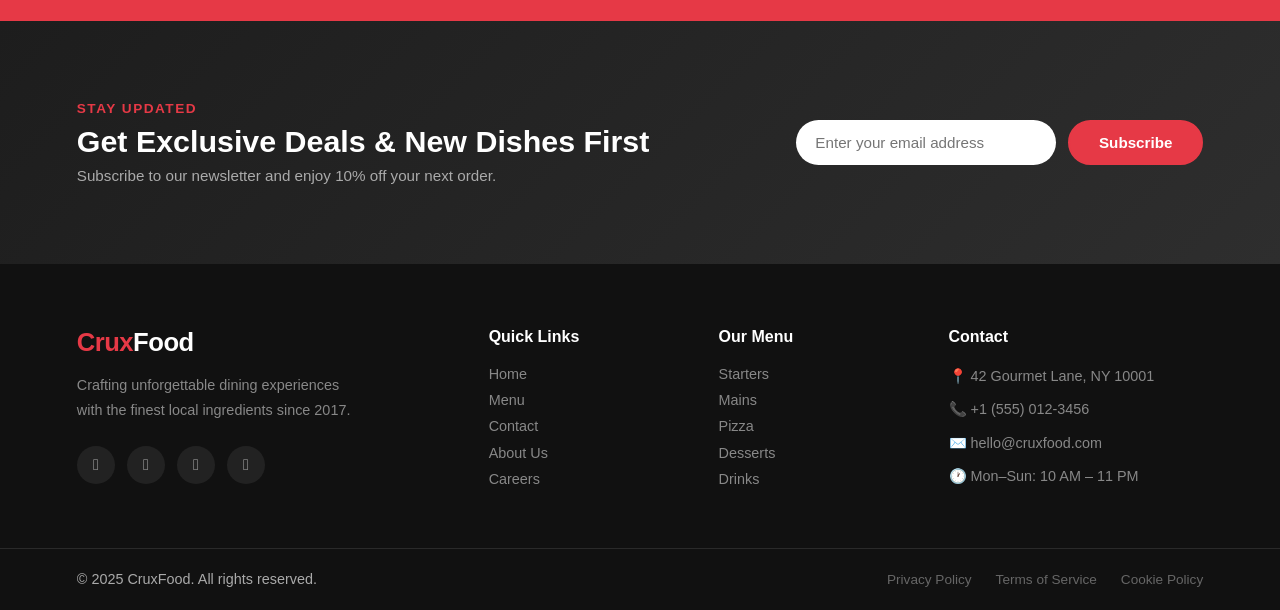
==== commit ef25f9c4: "Add responsive styles for mobile navigation and layout adjustments" ====
--- a/index.html
+++ b/index.html
@@ -4,7 +4,9 @@
     <meta charset="UTF-8" />
     <meta name="viewport" content="width=device-width, initial-scale=1.0" />
     <title>Crux Food – Fresh & Delicious</title>
+    <link rel="icon" href="/images/cruxFood.png" />
     <link rel="stylesheet" href="styles.css" />
+    <link rel="stylesheet" href="responsive.css" />
   </head>
   <body>
     <!-- NAV -->
@@ -54,7 +56,9 @@
     <!-- FEATURES -->
     <section class="features">
       <span class="section-label" data-animate="fade-up">Why Choose Us</span>
-      <h2 class="section-title" data-animate="fade-up">A Dining Experience Like No Other</h2>
+      <h2 class="section-title" data-animate="fade-up">
+        A Dining Experience Like No Other
+      </h2>
       <div class="features-grid" data-stagger>
         <div class="feature-card">
           <div class="feature-icon">🥗</div>
@@ -149,7 +153,9 @@
     <!-- HOW IT WORKS -->
     <section class="how-it-works" id="how-it-works">
       <span class="section-label" data-animate="fade-up">Simple Process</span>
-      <h2 class="section-title" data-animate="fade-up">Order in 3 Easy Steps</h2>
+      <h2 class="section-title" data-animate="fade-up">
+        Order in 3 Easy Steps
+      </h2>
       <p class="section-subtitle" data-animate="fade-up">
         From browse to bite — we make it effortless.
       </p>
@@ -189,7 +195,9 @@
     <!-- TESTIMONIALS -->
     <section class="testimonials" id="testimonials">
       <span class="section-label" data-animate="fade-up">What People Say</span>
-      <h2 class="section-title" data-animate="fade-up">Loved by Food Enthusiasts</h2>
+      <h2 class="section-title" data-animate="fade-up">
+        Loved by Food Enthusiasts
+      </h2>
       <p class="section-subtitle" data-animate="fade-up">
         Real words from real customers who keep coming back.
       </p>
@@ -281,7 +289,9 @@
     <footer>
       <div class="footer-top">
         <div class="footer-brand">
-          <a href="index.html" class="logo">Crux<span>Food</span></a>
+          <a href="index.html" class="logo"
+            >Crux<span class="footer-food">Food</span></a
+          >
           <p>
             Crafting unforgettable dining experiences with the finest local
             ingredients since 2017.
--- a/styles.css
+++ b/styles.css
@@ -173,7 +173,7 @@
 }
 
 .hero-img::before {
-  content: '';
+  content: "";
   position: absolute;
   width: 86%;
   height: 86%;
@@ -195,8 +195,13 @@
 }
 
 @keyframes float {
-  0%, 100% { transform: translateY(0); }
-  50%       { transform: translateY(-12px); }
+  0%,
+  100% {
+    transform: translateY(0);
+  }
+  50% {
+    transform: translateY(-12px);
+  }
 }
 
 .badge {
@@ -833,6 +838,10 @@
   border-bottom: 1px solid #2a2a2a;
 }
 
+.footer-brand .logo span {
+  color: var(--white);
+}
+
 .footer-brand p {
   color: #888;
   line-height: 1.7;
@@ -948,14 +957,26 @@
 /* ── SCROLL ANIMATIONS ── */
 [data-animate] {
   opacity: 0;
-  transition: opacity 0.6s ease, transform 0.6s ease;
-}
-
-[data-animate="fade-up"]    { transform: translateY(40px); }
-[data-animate="fade-down"]  { transform: translateY(-40px); }
-[data-animate="fade-left"]  { transform: translateX(-40px); }
-[data-animate="fade-right"] { transform: translateX(40px); }
-[data-animate="zoom-in"]    { transform: scale(0.85); }
+  transition:
+    opacity 0.6s ease,
+    transform 0.6s ease;
+}
+
+[data-animate="fade-up"] {
+  transform: translateY(40px);
+}
+[data-animate="fade-down"] {
+  transform: translateY(-40px);
+}
+[data-animate="fade-left"] {
+  transform: translateX(-40px);
+}
+[data-animate="fade-right"] {
+  transform: translateX(40px);
+}
+[data-animate="zoom-in"] {
+  transform: scale(0.85);
+}
 
 [data-animate].visible {
   opacity: 1;
@@ -966,123 +987,34 @@
 [data-stagger] > * {
   opacity: 0;
   transform: translateY(30px);
-  transition: opacity 0.5s ease, transform 0.5s ease;
-}
-
-[data-stagger].visible > *:nth-child(1)  { transition-delay: 0.05s; }
-[data-stagger].visible > *:nth-child(2)  { transition-delay: 0.15s; }
-[data-stagger].visible > *:nth-child(3)  { transition-delay: 0.25s; }
-[data-stagger].visible > *:nth-child(4)  { transition-delay: 0.35s; }
-[data-stagger].visible > *:nth-child(5)  { transition-delay: 0.45s; }
-[data-stagger].visible > *:nth-child(6)  { transition-delay: 0.55s; }
-[data-stagger].visible > *:nth-child(n+7){ transition-delay: 0.65s; }
+  transition:
+    opacity 0.5s ease,
+    transform 0.5s ease;
+}
+
+[data-stagger].visible > *:nth-child(1) {
+  transition-delay: 0.05s;
+}
+[data-stagger].visible > *:nth-child(2) {
+  transition-delay: 0.15s;
+}
+[data-stagger].visible > *:nth-child(3) {
+  transition-delay: 0.25s;
+}
+[data-stagger].visible > *:nth-child(4) {
+  transition-delay: 0.35s;
+}
+[data-stagger].visible > *:nth-child(5) {
+  transition-delay: 0.45s;
+}
+[data-stagger].visible > *:nth-child(6) {
+  transition-delay: 0.55s;
+}
+[data-stagger].visible > *:nth-child(n + 7) {
+  transition-delay: 0.65s;
+}
 
 [data-stagger].visible > * {
   opacity: 1;
   transform: none;
 }
-@media (max-width: 768px) {
-  .hamburger {
-    display: flex;
-  }
-
-  .nav-links {
-    display: none;
-    position: absolute;
-    top: 70px;
-    left: 0;
-    right: 0;
-    background: var(--white);
-    flex-direction: column;
-    padding: 1.5rem 6%;
-    gap: 1.2rem;
-    box-shadow: var(--shadow);
-  }
-
-  .nav-links.open {
-    display: flex;
-  }
-
-  /* dropdown becomes inline in mobile menu */
-  .dropdown-menu {
-    position: static;
-    transform: none;
-    box-shadow: none;
-    border-radius: 10px;
-    background: var(--light);
-    padding: 0.25rem 0;
-    margin-top: 0.4rem;
-    opacity: 1;
-    pointer-events: all;
-    display: none;
-  }
-
-  .dropdown.open .dropdown-menu {
-    display: block;
-  }
-  .dropdown-menu::before {
-    display: none;
-  }
-
-  .hero {
-    flex-direction: column;
-    min-height: auto;
-    padding: 4rem 6%;
-    text-align: center;
-  }
-
-  .hero-content {
-    max-width: 100%;
-  }
-
-  .btn-group {
-    justify-content: center;
-  }
-
-  .hero-img {
-    width: 100%;
-    max-width: 320px;
-    margin: 0 auto;
-  }
-
-  .hero-img img {
-    height: 320px;
-  }
-
-  .contact-grid {
-    grid-template-columns: 1fr;
-  }
-  .form-row {
-    grid-template-columns: 1fr;
-  }
-
-  .step-divider {
-    display: none;
-  }
-  .steps-grid {
-    flex-direction: column;
-  }
-
-  .newsletter-inner {
-    flex-direction: column;
-  }
-  .newsletter-form {
-    width: 100%;
-    flex-direction: column;
-  }
-  .newsletter-form input {
-    width: 100%;
-  }
-
-  .footer-top {
-    grid-template-columns: 1fr 1fr;
-    gap: 2rem;
-  }
-  .footer-brand {
-    grid-column: 1 / -1;
-  }
-  .footer-bottom {
-    flex-direction: column;
-    text-align: center;
-  }
-}
--- a/responsive.css
+++ b/responsive.css
@@ -0,0 +1,106 @@
+/* ── RESPONSIVE ── */
+@media (max-width: 768px) {
+  .hamburger {
+    display: flex;
+  }
+
+  .nav-links {
+    display: none;
+    position: absolute;
+    top: 70px;
+    left: 0;
+    right: 0;
+    background: var(--white);
+    flex-direction: column;
+    padding: 1.5rem 6%;
+    gap: 1.2rem;
+    box-shadow: var(--shadow);
+  }
+
+  .nav-links.open {
+    display: flex;
+  }
+
+  /* dropdown becomes inline in mobile menu */
+  .dropdown-menu {
+    position: static;
+    transform: none;
+    box-shadow: none;
+    border-radius: 10px;
+    background: var(--light);
+    padding: 0.25rem 0;
+    margin-top: 0.4rem;
+    opacity: 1;
+    pointer-events: all;
+    display: none;
+  }
+
+  .dropdown.open .dropdown-menu {
+    display: block;
+  }
+  .dropdown-menu::before {
+    display: none;
+  }
+
+  .hero {
+    flex-direction: column;
+    min-height: auto;
+    padding: 4rem 6%;
+    text-align: center;
+  }
+
+  .hero-content {
+    max-width: 100%;
+  }
+
+  .btn-group {
+    justify-content: center;
+  }
+
+  .hero-img {
+    width: 100%;
+    max-width: 320px;
+    margin: 0 auto;
+  }
+
+  .hero-img img {
+    height: 320px;
+  }
+
+  .contact-grid {
+    grid-template-columns: 1fr;
+  }
+  .form-row {
+    grid-template-columns: 1fr;
+  }
+
+  .step-divider {
+    display: none;
+  }
+  .steps-grid {
+    flex-direction: column;
+  }
+
+  .newsletter-inner {
+    flex-direction: column;
+  }
+  .newsletter-form {
+    width: 100%;
+    flex-direction: column;
+  }
+  .newsletter-form input {
+    width: 100%;
+  }
+
+  .footer-top {
+    grid-template-columns: 1fr 1fr;
+    gap: 2rem;
+  }
+  .footer-brand {
+    grid-column: 1 / -1;
+  }
+  .footer-bottom {
+    flex-direction: column;
+    text-align: center;
+  }
+}
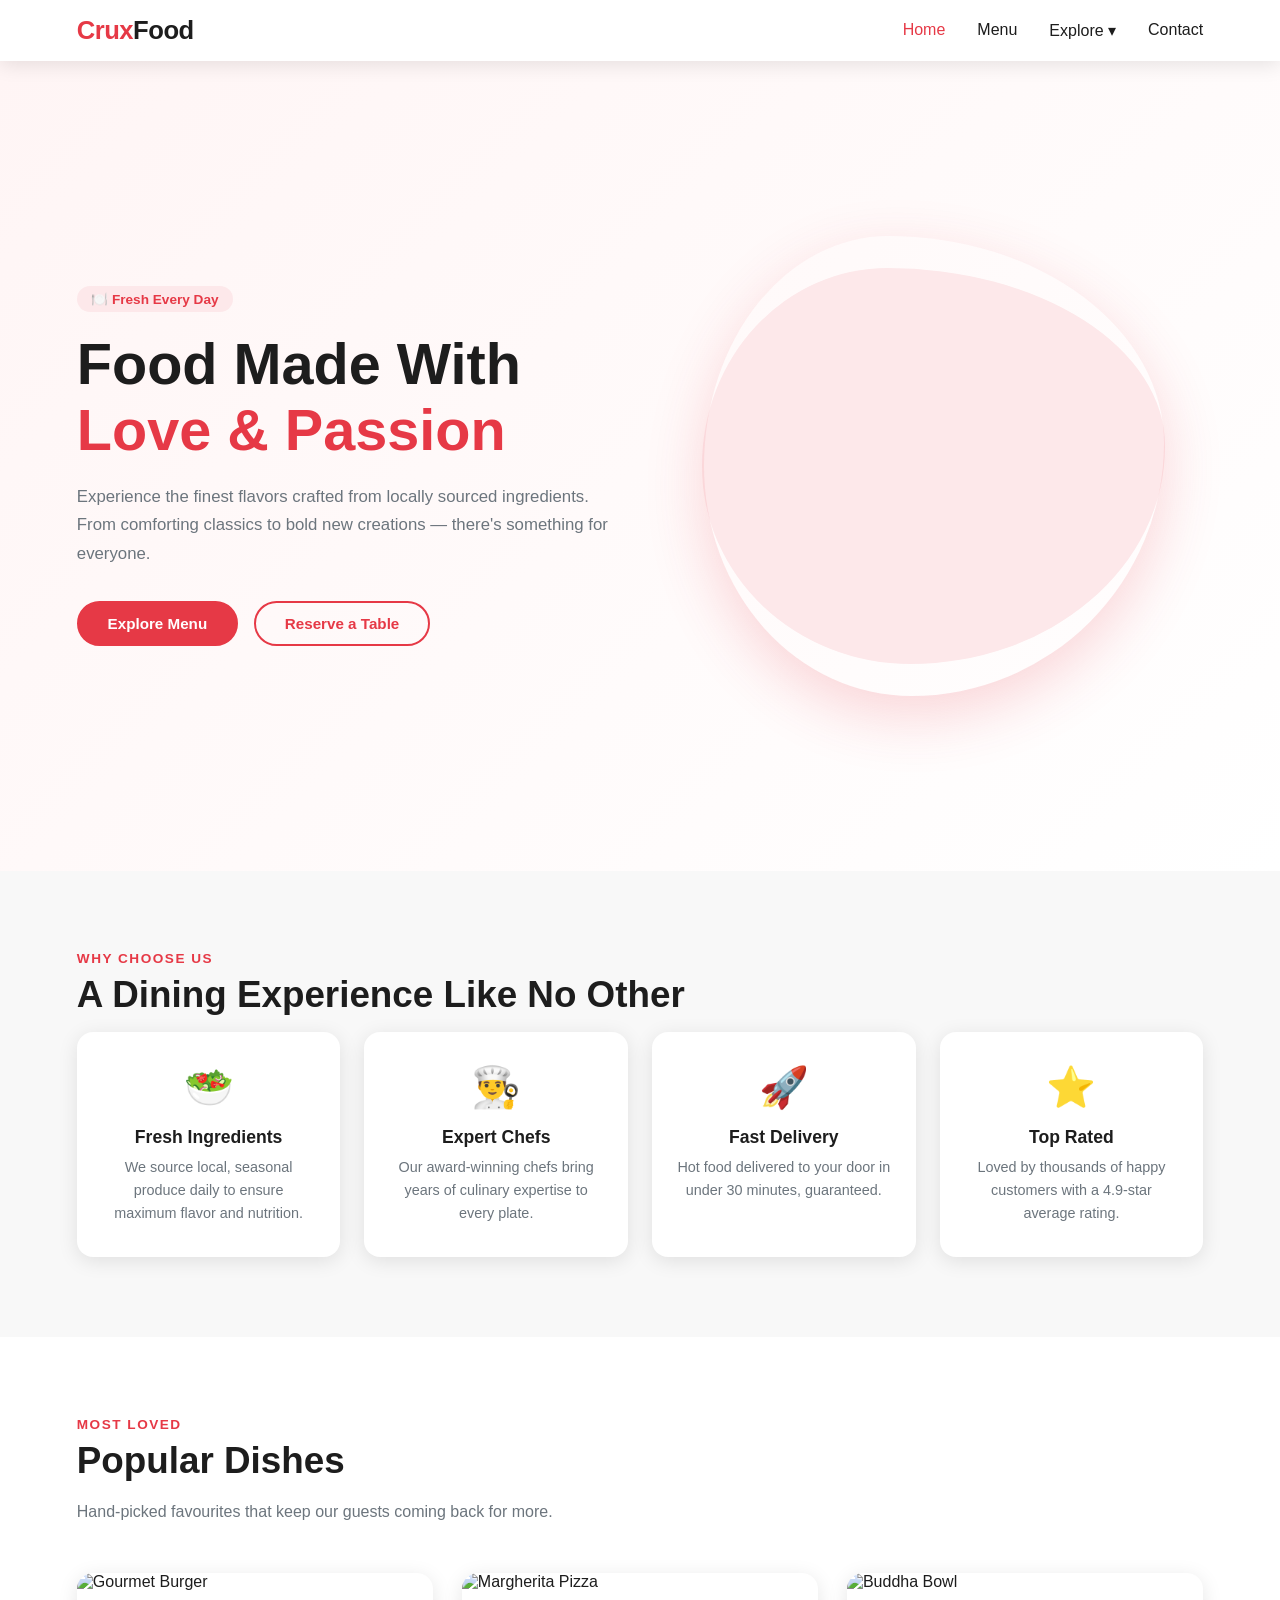
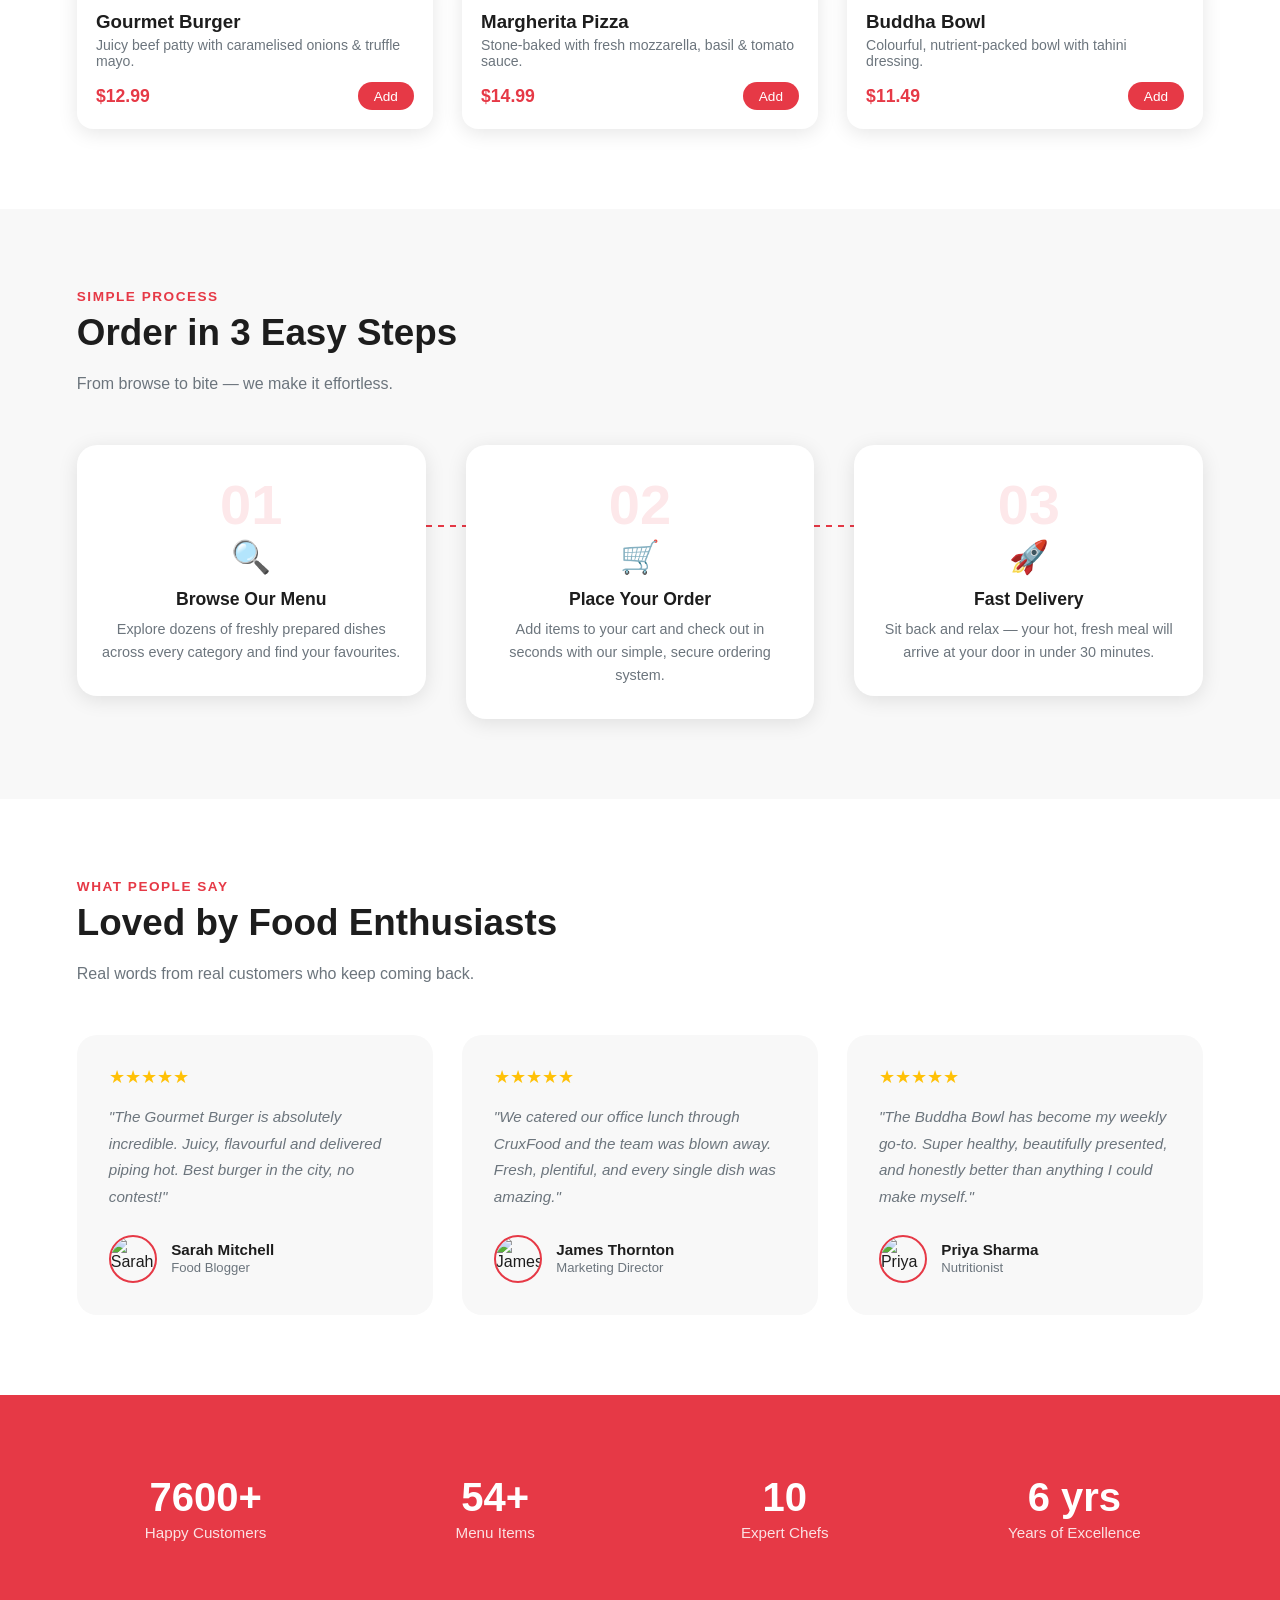
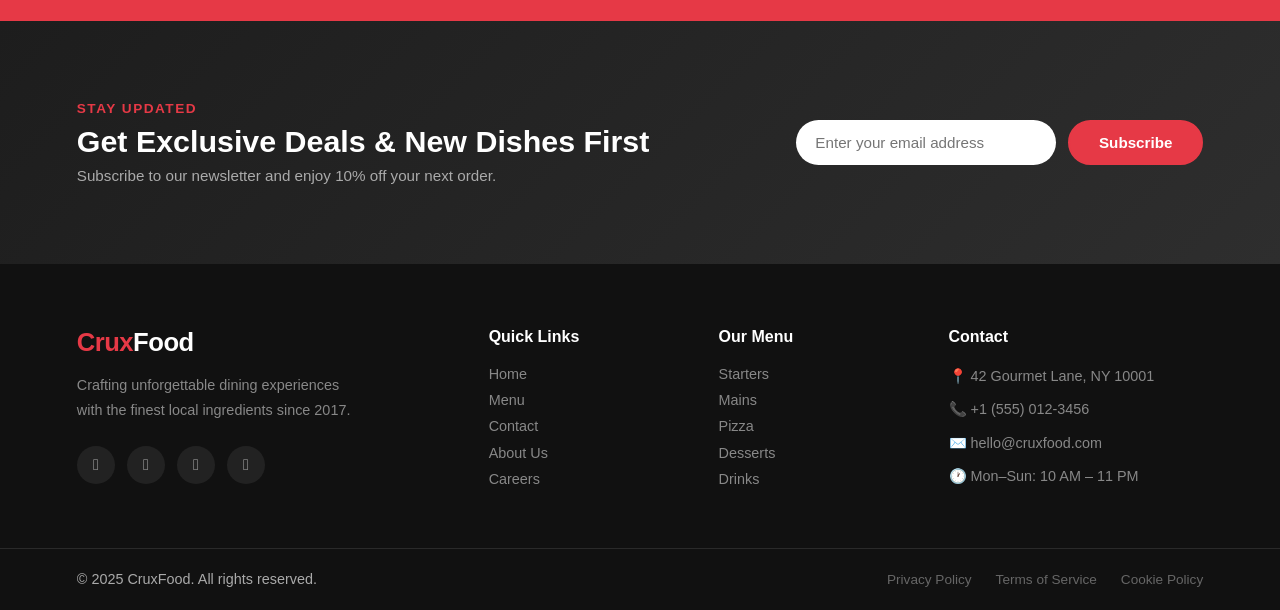
==== commit dc2ba4c5: "Fix favicon path for GitHub Pages" ====
--- a/index.html
+++ b/index.html
@@ -4,7 +4,7 @@
     <meta charset="UTF-8" />
     <meta name="viewport" content="width=device-width, initial-scale=1.0" />
     <title>Crux Food – Fresh & Delicious</title>
-    <link rel="icon" href="/images/cruxFood.png" />
+    <link rel="icon" href="images/cruxFood.png" />
     <link rel="stylesheet" href="styles.css" />
     <link rel="stylesheet" href="responsive.css" />
   </head>
